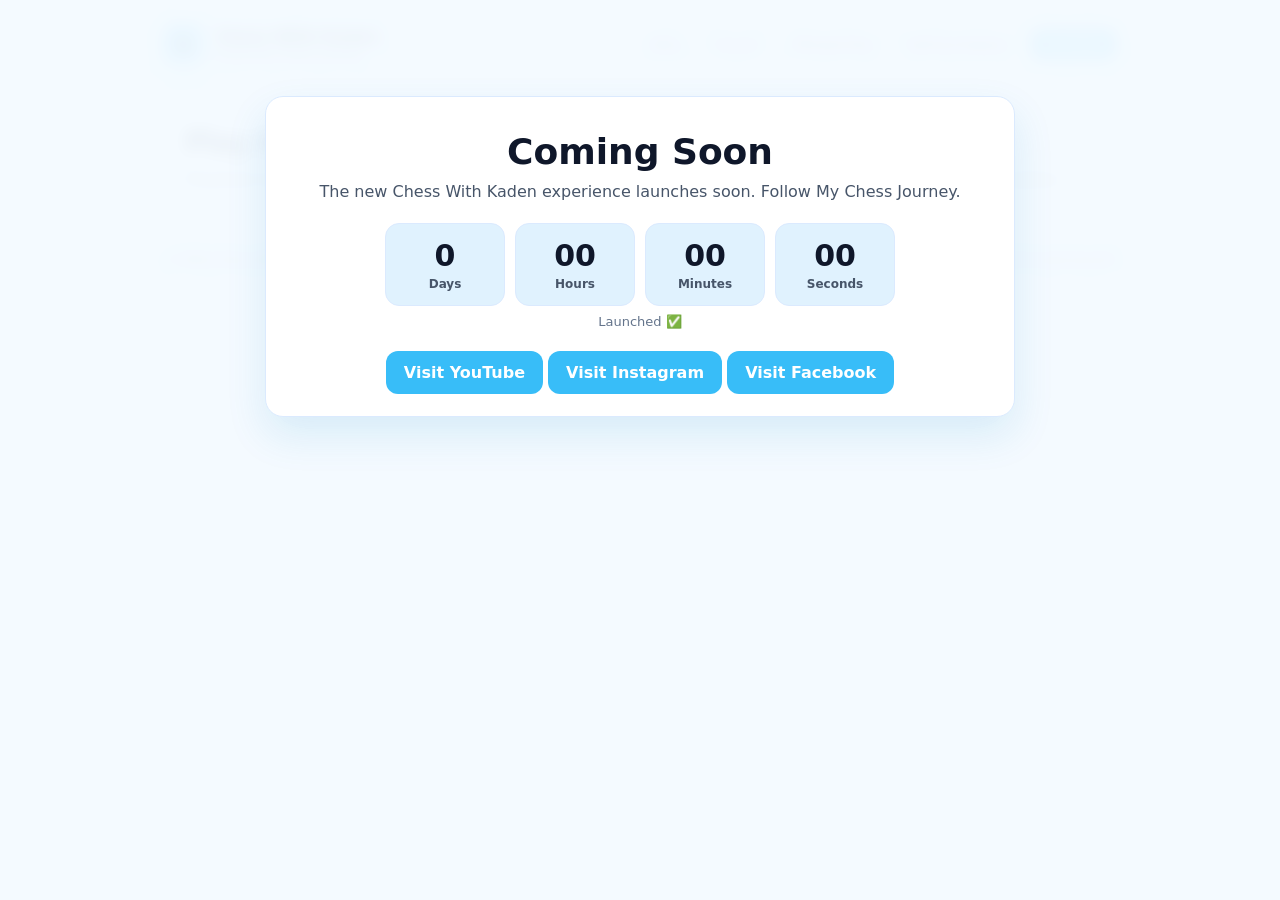
==== index.html @ edb36e17 "Rename index-dev.html to index.html" ====
<!DOCTYPE html>
<html lang="en">
<head>
  <meta charset="UTF-8" />
  <meta name="viewport" content="width=device-width, initial-scale=1.0"/>
  <title>Chess With Kaden</title>
  <meta name="description" content="Chess With Kaden — practical chess improvement." />

  <style>
    :root{
      --bg:#f4faff;
      --panel:#ffffff;
      --accent:#38bdf8;
      --accent-soft:#e0f2fe;
      --text:#0f172a;
      --muted:#475569;
      --line:#dbeafe;
      --radius:14px;
      --max: 1000px;
    }

    *{box-sizing:border-box}
    body{
      margin:0;
      font-family:system-ui,-apple-system,Segoe UI,Roboto,Arial;
      background:var(--bg);
      color:var(--text);
    }

    body::before{
      content:"";
      position:fixed;
      inset:0;
      pointer-events:none;
      opacity:.35;
      z-index:-1;
      background:
        linear-gradient(45deg, rgba(56,189,248,.08) 25%, transparent 25%) 0 0/44px 44px,
        linear-gradient(45deg, transparent 75%, rgba(56,189,248,.08) 75%) 0 0/44px 44px,
        linear-gradient(45deg, rgba(56,189,248,.08) 25%, transparent 25%) 22px 22px/44px 44px,
        linear-gradient(45deg, transparent 75%, rgba(56,189,248,.08) 75%) 22px 22px/44px 44px;
    }

    a{color:inherit;text-decoration:none}
    .wrap{max-width:var(--max);margin:0 auto;padding:24px}

    header{
      display:flex;
      justify-content:space-between;
      align-items:center;
      gap:12px;
      flex-wrap:wrap;
      padding-bottom:16px;
      border-bottom:1px solid var(--line);
    }

    .brand{
      display:flex;
      align-items:center;
      gap:12px;
    }

    .mark{
      width:40px;height:40px;
      border-radius:12px;
      background:linear-gradient(135deg,#38bdf8,#7dd3fc);
      display:grid;
      place-items:center;
      box-shadow:0 10px 22px rgba(56,189,248,.18);
      font-size:20px;
    }

    .brand h1{margin:0;font-size:16px}
    .brand p{margin:2px 0 0;font-size:12px;color:var(--muted)}

    nav{
      display:flex;
      gap:10px;
      flex-wrap:wrap;
      align-items:center;
    }

    .link{
      padding:8px 12px;
      border-radius:10px;
      font-size:13px;
      color:var(--muted);
    }

    .link:hover{
      background:var(--accent-soft);
      color:var(--text);
    }

    .link.primary{
      background:var(--accent);
      color:#fff;
      font-weight:600;
    }

    .hero{
      margin-top:24px;
      padding:20px;
      border-radius:var(--radius);
      background:var(--panel);
      border:1px solid var(--line);
    }

    .hero h2{
      margin:0 0 8px;
      font-size:28px;
      letter-spacing:-.4px;
    }

    .hero p{
      margin:0;
      color:var(--muted);
      line-height:1.6;
    }

    footer{
      margin-top:24px;
      padding-top:14px;
      border-top:1px solid var(--line);
      color:var(--muted);
      font-size:12px;
      display:flex;
      justify-content:space-between;
      flex-wrap:wrap;
    }

    /* ===== COMING SOON OVERLAY ===== */

    #comingSoonOverlay{
      position:fixed;
      inset:0;
      z-index:9999;
      display:none;
      padding:24px;
      background:rgba(244,250,255,.95);
      backdrop-filter:blur(8px);
    }

    .cs-card{
      max-width:750px;
      margin:8vh auto 0;
      background:#fff;
      border:1px solid #dbeafe;
      border-radius:18px;
      padding:22px;
      box-shadow:0 18px 40px rgba(2,132,199,.12);
      text-align:center;
    }

    .cs-card h1{
      margin:12px 0 6px;
      font-size:36px;
    }

    .cs-card p{
      margin:0;
      color:#475569;
      line-height:1.7;
    }

    /* Countdown */

    .countdown{
      display:flex;
      gap:10px;
      justify-content:center;
      flex-wrap:wrap;
      margin:18px 0 8px;
    }

    .cd-box{
      width:120px;
      padding:14px 10px;
      border-radius:14px;
      border:1px solid #dbeafe;
      background:#e0f2fe;
    }

    .cd-num{
      font-size:30px;
      font-weight:900;
      color:#0f172a;
    }

    .cd-label{
      margin-top:4px;
      font-size:12px;
      color:#475569;
      font-weight:700;
    }

    .launch-note{
      font-size:13px;
      color:#64748b;
      margin-bottom:12px;
    }

    .cs-btn{
      display:inline-block;
      margin-top:10px;
      padding:12px 18px;
      border-radius:12px;
      background:#38bdf8;
      color:#fff;
      font-weight:800;
    }

    .cs-btn:hover{opacity:.92}
  </style>
</head>

<body>
  <div class="wrap">

    <header>
      <a class="brand" href="index.html">
        <div class="mark">♞</div>
        <div>
          <h1>Chess With Kaden</h1>
          <p>Follow My Chess Journey</p>
        </div>
      </a>

      <nav>
        <a class="link" href="blog.html">Blog</a>
        <a class="link" href="course.html">Course</a>
        <a class="link" href="membership.html">Membership</a>
        <a class="link" href="rating-progress.html">Rating Progress</a>
        <a class="link primary" href="https://www.youtube.com/channel/UCrovZcgCHxl1PshHHDUH79w" target="_blank">YouTube</a>
      </nav>
    </header>

    <section class="hero">
      <h2>Play better chess with simple, winning ideas.</h2>
      <p>
        Practical improvement focused on real-game decision making,
        stronger endgames, and confident calculation.
      </p>
    </section>

    <footer>
      <span>© <span id="year"></span> Chess With Kaden</span>
      <span>Built for practical improvement</span>
    </footer>

  </div>

  <!-- Coming Soon Overlay -->
  <div id="comingSoonOverlay">
    <div class="cs-card">
      <h1>Coming Soon</h1>
      <p>
        The new Chess With Kaden experience launches soon.
        Follow My Chess Journey.
      </p>

      <div class="countdown">
        <div class="cd-box">
          <div class="cd-num" id="cdDays">0</div>
          <div class="cd-label">Days</div>
        </div>
        <div class="cd-box">
          <div class="cd-num" id="cdHours">00</div>
          <div class="cd-label">Hours</div>
        </div>
        <div class="cd-box">
          <div class="cd-num" id="cdMins">00</div>
          <div class="cd-label">Minutes</div>
        </div>
        <div class="cd-box">
          <div class="cd-num" id="cdSecs">00</div>
          <div class="cd-label">Seconds</div>
        </div>
      </div>

      <div class="launch-note" id="launchNote">
        Launch date: 23 February 2026 • 18:00 (SAST)
      </div>

      <a class="cs-btn" href="https://www.youtube.com/channel/UCrovZcgCHxl1PshHHDUH79w" target="_blank">
        Visit YouTube
      </a>

      <a class="cs-btn" href="https://www.instagram.com/chess_with_kaden/" target="_blank">
        Visit Instagram
      </a>

      <a class="cs-btn" href="https://www.facebook.com/kaden.muller.3/"  target="_blank">
        Visit Facebook
      </a>
    </div>
  </div>

  <script>
    document.getElementById("year").textContent = new Date().getFullYear();

    const COMING_SOON = true;
    const preview = new URLSearchParams(location.search).get("preview") === "1";
    const overlay = document.getElementById("comingSoonOverlay");

    if (COMING_SOON && !preview) overlay.style.display = "block";

    // ===== COUNTDOWN TO 23 FEB 2026 18:00 SAST =====
    const releaseDate = new Date("2026-02-23T18:00:00+02:00").getTime();

    const dEl = document.getElementById("cdDays");
    const hEl = document.getElementById("cdHours");
    const mEl = document.getElementById("cdMins");
    const sEl = document.getElementById("cdSecs");
    const noteEl = document.getElementById("launchNote");

    function pad(n){ return String(n).padStart(2,"0"); }

    function updateCountdown(){
      const now = Date.now();
      let diff = releaseDate - now;

      if (diff <= 0){
        dEl.textContent = "0";
        hEl.textContent = "00";
        mEl.textContent = "00";
        sEl.textContent = "00";
        noteEl.textContent = "Launched ✅";
        return;
      }

      const totalSeconds = Math.floor(diff / 1000);
      const days = Math.floor(totalSeconds / (24 * 3600));
      const hours = Math.floor((totalSeconds % (24 * 3600)) / 3600);
      const minutes = Math.floor((totalSeconds % 3600) / 60);
      const seconds = totalSeconds % 60;

      dEl.textContent = days;
      hEl.textContent = pad(hours);
      mEl.textContent = pad(minutes);
      sEl.textContent = pad(seconds);
    }

    if (COMING_SOON && !preview){
      updateCountdown();
      setInterval(updateCountdown, 1000);
    }
  </script>

</body>
</html>
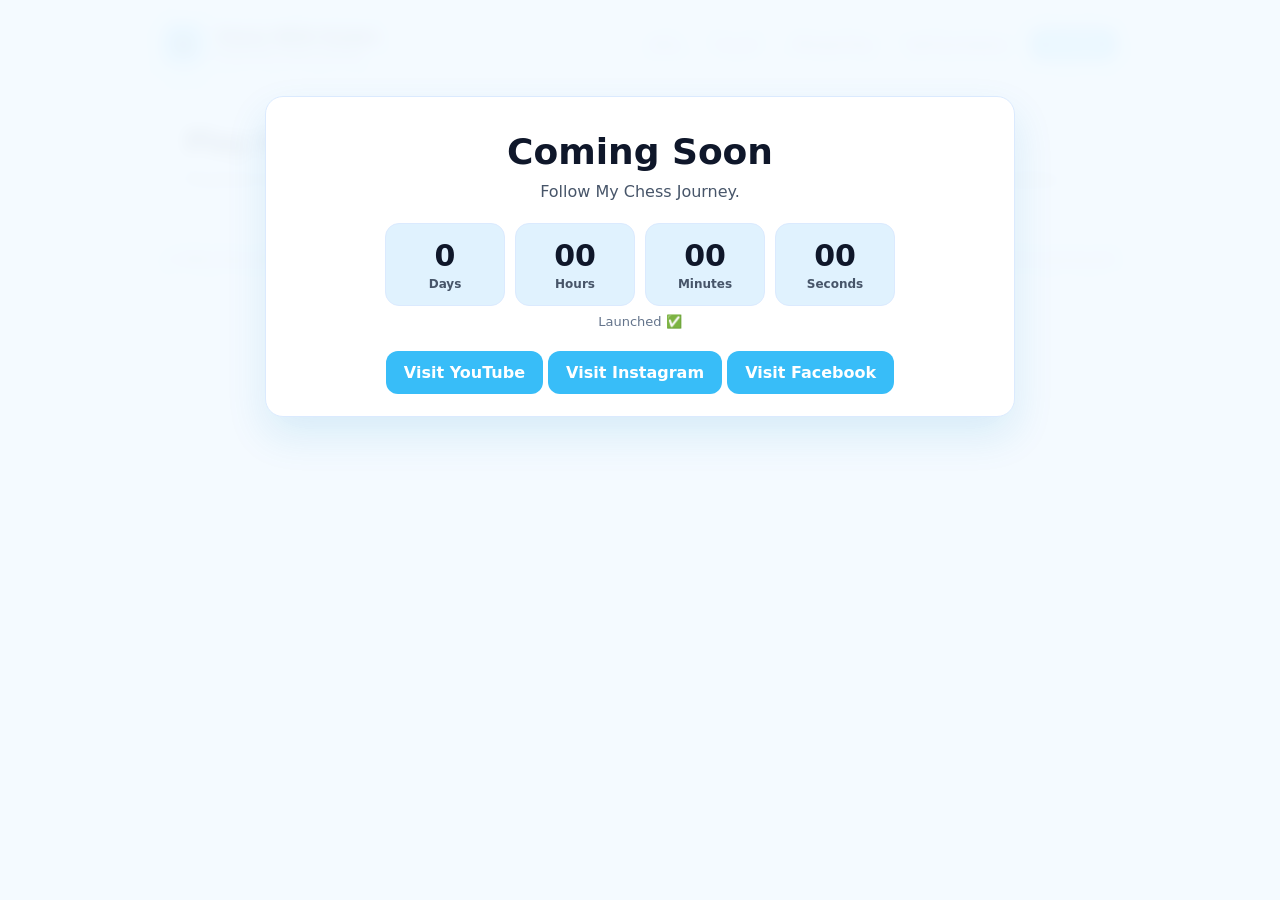
==== commit 2d2bec07: "Update launch date and countdown in index.html" ====
--- a/index.html
+++ b/index.html
@@ -255,7 +255,6 @@
     <div class="cs-card">
       <h1>Coming Soon</h1>
       <p>
-        The new Chess With Kaden experience launches soon.
         Follow My Chess Journey.
       </p>
 
@@ -279,7 +278,7 @@
       </div>
 
       <div class="launch-note" id="launchNote">
-        Launch date: 23 February 2026 • 18:00 (SAST)
+        Launch date: 1 March 2026 • 12:00 (SAST)
       </div>
 
       <a class="cs-btn" href="https://www.youtube.com/channel/UCrovZcgCHxl1PshHHDUH79w" target="_blank">
@@ -306,7 +305,7 @@
     if (COMING_SOON && !preview) overlay.style.display = "block";
 
     // ===== COUNTDOWN TO 23 FEB 2026 18:00 SAST =====
-    const releaseDate = new Date("2026-02-23T18:00:00+02:00").getTime();
+    const releaseDate = new Date("2026-03-01T12:00:00+02:00").getTime();
 
     const dEl = document.getElementById("cdDays");
     const hEl = document.getElementById("cdHours");
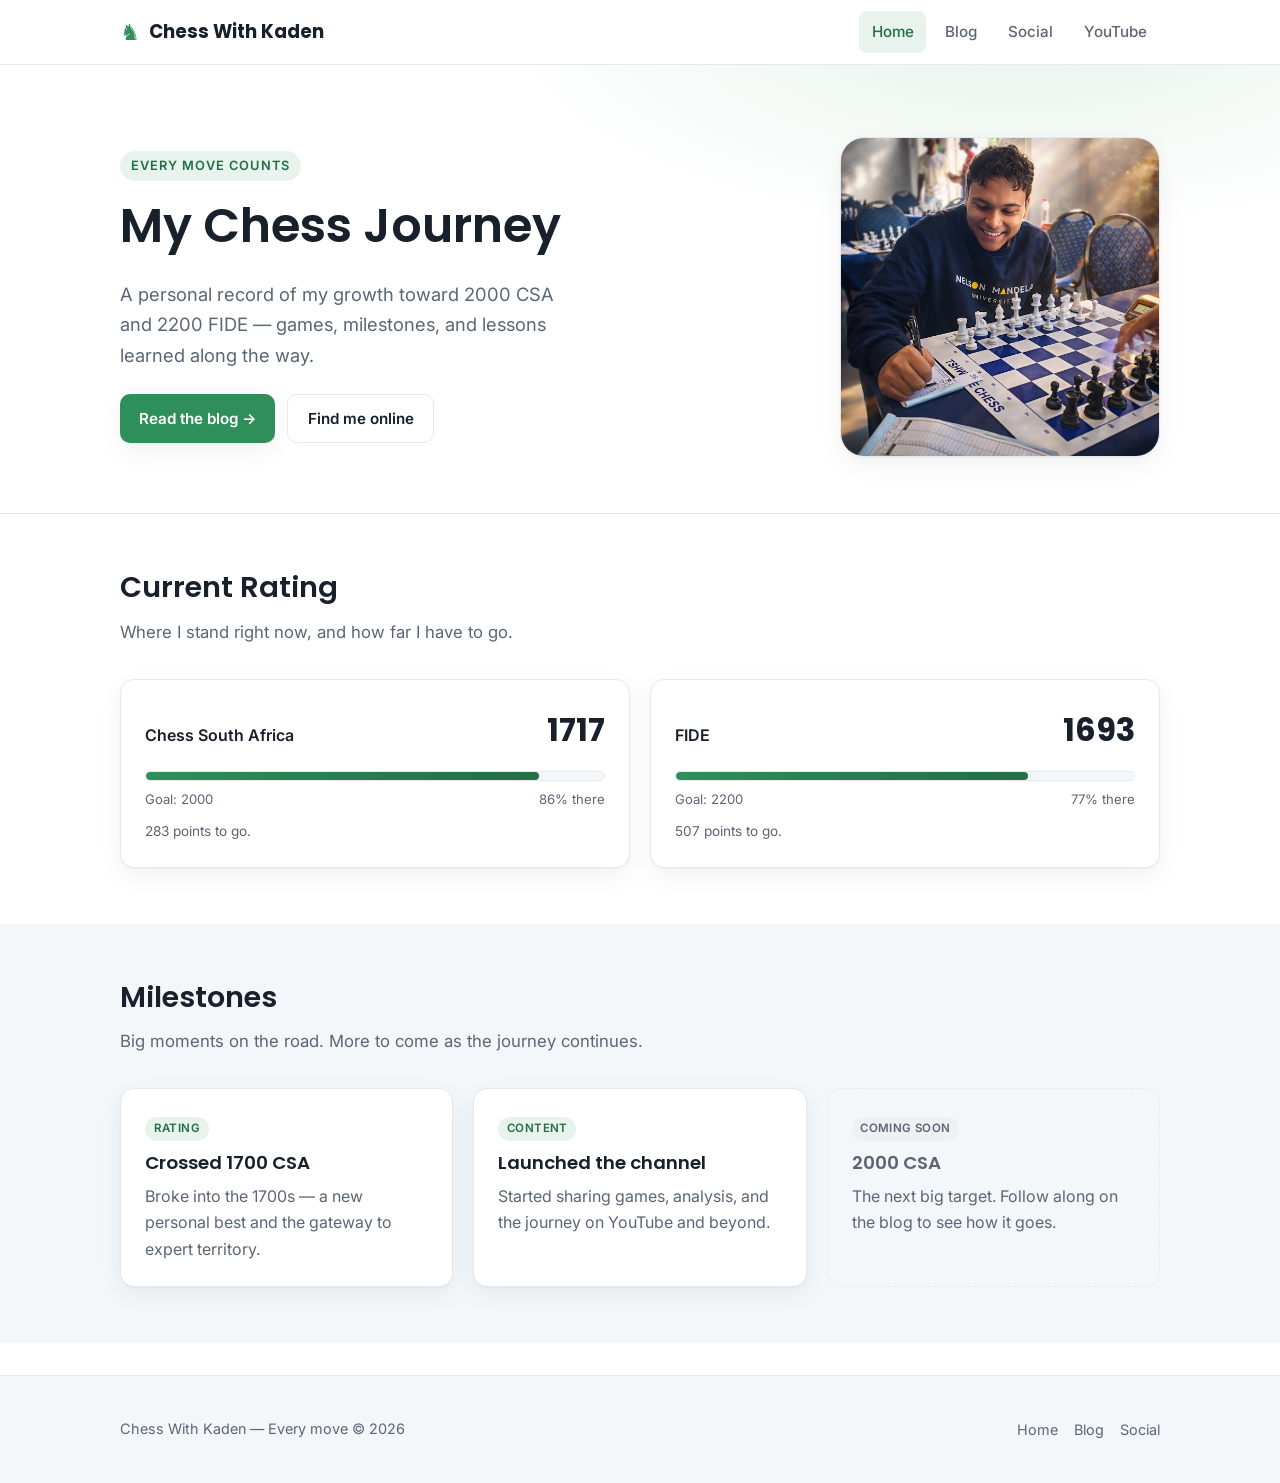
==== commit 3c2cfd18: "Initial commit" ====
--- a/index.html
+++ b/index.html
@@ -2,349 +2,132 @@
 <html lang="en">
 <head>
   <meta charset="UTF-8" />
-  <meta name="viewport" content="width=device-width, initial-scale=1.0"/>
-  <title>Chess With Kaden</title>
-  <meta name="description" content="Chess With Kaden — practical chess improvement." />
+  <meta name="viewport" content="width=device-width, initial-scale=1.0" />
+  <title>Chess With Kaden — My Chess Journey</title>
+  <meta name="description" content="Follow Kaden's chess journey — rating progress, milestones, content and more. Chasing 2000 CSA and 2200 FIDE." />
 
-  <style>
-    :root{
-      --bg:#f4faff;
-      --panel:#ffffff;
-      --accent:#38bdf8;
-      --accent-soft:#e0f2fe;
-      --text:#0f172a;
-      --muted:#475569;
-      --line:#dbeafe;
-      --radius:14px;
-      --max: 1000px;
-    }
+  <link rel="apple-touch-icon" sizes="180x180" href="favicon_io/apple-touch-icon.png" />
+  <link rel="icon" type="image/png" sizes="32x32" href="favicon_io/favicon-32x32.png" />
+  <link rel="icon" type="image/png" sizes="16x16" href="favicon_io/favicon-16x16.png" />
+  <link rel="manifest" href="favicon_io/site.webmanifest" />
 
-    *{box-sizing:border-box}
-    body{
-      margin:0;
-      font-family:system-ui,-apple-system,Segoe UI,Roboto,Arial;
-      background:var(--bg);
-      color:var(--text);
-    }
+  <link rel="preconnect" href="https://fonts.googleapis.com" />
+  <link rel="preconnect" href="https://fonts.gstatic.com" crossorigin />
+  <link href="https://fonts.googleapis.com/css2?family=Inter:wght@400;500;600&family=Poppins:wght@500;600;700&display=swap" rel="stylesheet" />
+  <link rel="stylesheet" href="style.css" />
+</head>
+<body>
 
-    body::before{
-      content:"";
-      position:fixed;
-      inset:0;
-      pointer-events:none;
-      opacity:.35;
-      z-index:-1;
-      background:
-        linear-gradient(45deg, rgba(56,189,248,.08) 25%, transparent 25%) 0 0/44px 44px,
-        linear-gradient(45deg, transparent 75%, rgba(56,189,248,.08) 75%) 0 0/44px 44px,
-        linear-gradient(45deg, rgba(56,189,248,.08) 25%, transparent 25%) 22px 22px/44px 44px,
-        linear-gradient(45deg, transparent 75%, rgba(56,189,248,.08) 75%) 22px 22px/44px 44px;
-    }
+  <header class="site-nav">
+    <div class="container nav-inner">
+      <a href="index.html" class="brand"><span class="piece">&#9822;</span> Chess With Kaden</a>
+      <button class="nav-toggle" aria-label="Toggle menu" aria-expanded="false">&#9776;</button>
+      <ul class="nav-links">
+        <li><a href="index.html" class="active">Home</a></li>
+        <li><a href="blog.html">Blog</a></li>
+        <li><a href="social.html">Social</a></li>
+        <li><a href="https://youtube.com/@ChessWithKaden" target="_blank" rel="noopener">YouTube</a></li>
+      </ul>
+    </div>
+  </header>
 
-    a{color:inherit;text-decoration:none}
-    .wrap{max-width:var(--max);margin:0 auto;padding:24px}
-
-    header{
-      display:flex;
-      justify-content:space-between;
-      align-items:center;
-      gap:12px;
-      flex-wrap:wrap;
-      padding-bottom:16px;
-      border-bottom:1px solid var(--line);
-    }
-
-    .brand{
-      display:flex;
-      align-items:center;
-      gap:12px;
-    }
-
-    .mark{
-      width:40px;height:40px;
-      border-radius:12px;
-      background:linear-gradient(135deg,#38bdf8,#7dd3fc);
-      display:grid;
-      place-items:center;
-      box-shadow:0 10px 22px rgba(56,189,248,.18);
-      font-size:20px;
-    }
-
-    .brand h1{margin:0;font-size:16px}
-    .brand p{margin:2px 0 0;font-size:12px;color:var(--muted)}
-
-    nav{
-      display:flex;
-      gap:10px;
-      flex-wrap:wrap;
-      align-items:center;
-    }
-
-    .link{
-      padding:8px 12px;
-      border-radius:10px;
-      font-size:13px;
-      color:var(--muted);
-    }
-
-    .link:hover{
-      background:var(--accent-soft);
-      color:var(--text);
-    }
-
-    .link.primary{
-      background:var(--accent);
-      color:#fff;
-      font-weight:600;
-    }
-
-    .hero{
-      margin-top:24px;
-      padding:20px;
-      border-radius:var(--radius);
-      background:var(--panel);
-      border:1px solid var(--line);
-    }
-
-    .hero h2{
-      margin:0 0 8px;
-      font-size:28px;
-      letter-spacing:-.4px;
-    }
-
-    .hero p{
-      margin:0;
-      color:var(--muted);
-      line-height:1.6;
-    }
-
-    footer{
-      margin-top:24px;
-      padding-top:14px;
-      border-top:1px solid var(--line);
-      color:var(--muted);
-      font-size:12px;
-      display:flex;
-      justify-content:space-between;
-      flex-wrap:wrap;
-    }
-
-    /* ===== COMING SOON OVERLAY ===== */
-
-    #comingSoonOverlay{
-      position:fixed;
-      inset:0;
-      z-index:9999;
-      display:none;
-      padding:24px;
-      background:rgba(244,250,255,.95);
-      backdrop-filter:blur(8px);
-    }
-
-    .cs-card{
-      max-width:750px;
-      margin:8vh auto 0;
-      background:#fff;
-      border:1px solid #dbeafe;
-      border-radius:18px;
-      padding:22px;
-      box-shadow:0 18px 40px rgba(2,132,199,.12);
-      text-align:center;
-    }
-
-    .cs-card h1{
-      margin:12px 0 6px;
-      font-size:36px;
-    }
-
-    .cs-card p{
-      margin:0;
-      color:#475569;
-      line-height:1.7;
-    }
-
-    /* Countdown */
-
-    .countdown{
-      display:flex;
-      gap:10px;
-      justify-content:center;
-      flex-wrap:wrap;
-      margin:18px 0 8px;
-    }
-
-    .cd-box{
-      width:120px;
-      padding:14px 10px;
-      border-radius:14px;
-      border:1px solid #dbeafe;
-      background:#e0f2fe;
-    }
-
-    .cd-num{
-      font-size:30px;
-      font-weight:900;
-      color:#0f172a;
-    }
-
-    .cd-label{
-      margin-top:4px;
-      font-size:12px;
-      color:#475569;
-      font-weight:700;
-    }
-
-    .launch-note{
-      font-size:13px;
-      color:#64748b;
-      margin-bottom:12px;
-    }
-
-    .cs-btn{
-      display:inline-block;
-      margin-top:10px;
-      padding:12px 18px;
-      border-radius:12px;
-      background:#38bdf8;
-      color:#fff;
-      font-weight:800;
-    }
-
-    .cs-btn:hover{opacity:.92}
-  </style>
-</head>
-
-<body>
-  <div class="wrap">
-
-    <header>
-      <a class="brand" href="index.html">
-        <div class="mark">♞</div>
-        <div>
-          <h1>Chess With Kaden</h1>
-          <p>Follow My Chess Journey</p>
-        </div>
-      </a>
-
-      <nav>
-        <a class="link" href="blog.html">Blog</a>
-        <a class="link" href="course.html">Course</a>
-        <a class="link" href="membership.html">Membership</a>
-        <a class="link" href="rating-progress.html">Rating Progress</a>
-        <a class="link primary" href="https://www.youtube.com/channel/UCrovZcgCHxl1PshHHDUH79w" target="_blank">YouTube</a>
-      </nav>
-    </header>
-
-    <section class="hero">
-      <h2>Play better chess with simple, winning ideas.</h2>
-      <p>
-        Practical improvement focused on real-game decision making,
-        stronger endgames, and confident calculation.
-      </p>
-    </section>
-
-    <footer>
-      <span>© <span id="year"></span> Chess With Kaden</span>
-      <span>Built for practical improvement</span>
-    </footer>
-
-  </div>
-
-  <!-- Coming Soon Overlay -->
-  <div id="comingSoonOverlay">
-    <div class="cs-card">
-      <h1>Coming Soon</h1>
-      <p>
-        Follow My Chess Journey.
-      </p>
-
-      <div class="countdown">
-        <div class="cd-box">
-          <div class="cd-num" id="cdDays">0</div>
-          <div class="cd-label">Days</div>
-        </div>
-        <div class="cd-box">
-          <div class="cd-num" id="cdHours">00</div>
-          <div class="cd-label">Hours</div>
-        </div>
-        <div class="cd-box">
-          <div class="cd-num" id="cdMins">00</div>
-          <div class="cd-label">Minutes</div>
-        </div>
-        <div class="cd-box">
-          <div class="cd-num" id="cdSecs">00</div>
-          <div class="cd-label">Seconds</div>
+  <section class="hero">
+    <div class="container hero-grid">
+      <div>
+        <span class="eyebrow">Every move counts</span>
+        <h1>My Chess Journey</h1>
+        <p class="lead">A personal record of my growth toward 2000 CSA and 2200 FIDE — games, milestones, and lessons learned along the way.</p>
+        <div class="btn-row">
+          <a href="blog.html" class="btn btn-primary">Read the blog &rarr;</a>
+          <a href="social.html" class="btn btn-ghost">Find me online</a>
         </div>
       </div>
+      <img class="hero-avatar" src="Images/chess with kaden yt profle image.jpg" alt="Chess With Kaden" />
+    </div>
+  </section>
 
-      <div class="launch-note" id="launchNote">
-        Launch date: 1 March 2026 • 12:00 (SAST)
+  <section class="section">
+    <div class="container">
+      <div class="section-head">
+        <h2>Current Rating</h2>
+        <p>Where I stand right now, and how far I have to go.</p>
       </div>
 
-      <a class="cs-btn" href="https://www.youtube.com/channel/UCrovZcgCHxl1PshHHDUH79w" target="_blank">
-        Visit YouTube
-      </a>
+      <div class="grid grid-2">
+        <div class="card rating-card">
+          <div class="rating-top">
+            <span class="label">Chess South Africa</span>
+            <span class="score">1717</span>
+          </div>
+          <div class="progress"><span style="width: 85.85%"></span></div>
+          <div class="progress-meta">
+            <span>Goal: 2000</span>
+            <span>86% there</span>
+          </div>
+          <p class="sub" style="margin:.6rem 0 0">283 points to go.</p>
+        </div>
 
-      <a class="cs-btn" href="https://www.instagram.com/chess_with_kaden/" target="_blank">
-        Visit Instagram
-      </a>
+        <div class="card rating-card">
+          <div class="rating-top">
+            <span class="label">FIDE</span>
+            <span class="score">1693</span>
+          </div>
+          <div class="progress"><span style="width: 76.95%"></span></div>
+          <div class="progress-meta">
+            <span>Goal: 2200</span>
+            <span>77% there</span>
+          </div>
+          <p class="sub" style="margin:.6rem 0 0">507 points to go.</p>
+        </div>
+      </div>
+    </div>
+  </section>
 
-      <a class="cs-btn" href="https://www.facebook.com/kaden.muller.3/"  target="_blank">
-        Visit Facebook
-      </a>
+  <section class="section soft">
+    <div class="container">
+      <div class="section-head">
+        <h2>Milestones</h2>
+        <p>Big moments on the road. More to come as the journey continues.</p>
+      </div>
+
+      <div class="grid grid-3">
+        <div class="card">
+          <span class="tag">Rating</span>
+          <h3 style="margin-top:.7rem">Crossed 1700 CSA</h3>
+          <p style="margin-bottom:0">Broke into the 1700s — a new personal best and the gateway to expert territory.</p>
+        </div>
+        <div class="card">
+          <span class="tag">Content</span>
+          <h3 style="margin-top:.7rem">Launched the channel</h3>
+          <p style="margin-bottom:0">Started sharing games, analysis, and the journey on YouTube and beyond.</p>
+        </div>
+        <div class="card" style="border-style:dashed; box-shadow:none; background:transparent;">
+          <span class="tag" style="background:#eef0f2; color:var(--text-muted)">Coming soon</span>
+          <h3 style="margin-top:.7rem; color:var(--text-muted)">2000 CSA</h3>
+          <p style="margin-bottom:0">The next big target. Follow along on the blog to see how it goes.</p>
+        </div>
+      </div>
     </div>
-  </div>
+  </section>
+
+  <footer class="site-footer">
+    <div class="container footer-inner">
+      <p>Chess With Kaden — Every move &copy; 2026</p>
+      <ul class="footer-links">
+        <li><a href="index.html">Home</a></li>
+        <li><a href="blog.html">Blog</a></li>
+        <li><a href="social.html">Social</a></li>
+      </ul>
+    </div>
+  </footer>
 
   <script>
-    document.getElementById("year").textContent = new Date().getFullYear();
-
-    const COMING_SOON = true;
-    const preview = new URLSearchParams(location.search).get("preview") === "1";
-    const overlay = document.getElementById("comingSoonOverlay");
-
-    if (COMING_SOON && !preview) overlay.style.display = "block";
-
-    // ===== COUNTDOWN TO 23 FEB 2026 18:00 SAST =====
-    const releaseDate = new Date("2026-03-01T12:00:00+02:00").getTime();
-
-    const dEl = document.getElementById("cdDays");
-    const hEl = document.getElementById("cdHours");
-    const mEl = document.getElementById("cdMins");
-    const sEl = document.getElementById("cdSecs");
-    const noteEl = document.getElementById("launchNote");
-
-    function pad(n){ return String(n).padStart(2,"0"); }
-
-    function updateCountdown(){
-      const now = Date.now();
-      let diff = releaseDate - now;
-
-      if (diff <= 0){
-        dEl.textContent = "0";
-        hEl.textContent = "00";
-        mEl.textContent = "00";
-        sEl.textContent = "00";
-        noteEl.textContent = "Launched ✅";
-        return;
-      }
-
-      const totalSeconds = Math.floor(diff / 1000);
-      const days = Math.floor(totalSeconds / (24 * 3600));
-      const hours = Math.floor((totalSeconds % (24 * 3600)) / 3600);
-      const minutes = Math.floor((totalSeconds % 3600) / 60);
-      const seconds = totalSeconds % 60;
-
-      dEl.textContent = days;
-      hEl.textContent = pad(hours);
-      mEl.textContent = pad(minutes);
-      sEl.textContent = pad(seconds);
-    }
-
-    if (COMING_SOON && !preview){
-      updateCountdown();
-      setInterval(updateCountdown, 1000);
-    }
+    const toggle = document.querySelector('.nav-toggle');
+    const links = document.querySelector('.nav-links');
+    toggle?.addEventListener('click', () => {
+      const open = links.classList.toggle('open');
+      toggle.setAttribute('aria-expanded', open);
+    });
   </script>
-
 </body>
 </html>
--- a/style.css
+++ b/style.css
@@ -0,0 +1,302 @@
+/* =========================================================
+   Chess With Kaden — shared stylesheet
+   Clean & light theme
+   ========================================================= */
+
+:root {
+  --bg:            #ffffff;
+  --bg-soft:       #f4f7f9;
+  --bg-card:       #ffffff;
+  --text:          #18202b;
+  --text-muted:    #5b6675;
+  --border:        #e4e9ee;
+  --accent:        #2f8f5b;   /* chess green */
+  --accent-dark:   #246d46;
+  --accent-soft:   #e7f3ec;
+  --gold:          #d9a441;
+  --shadow:        0 1px 2px rgba(16, 24, 40, .04), 0 8px 24px rgba(16, 24, 40, .06);
+  --radius:        14px;
+  --max:           1080px;
+  --font-head:     "Poppins", system-ui, -apple-system, "Segoe UI", sans-serif;
+  --font-body:     "Inter", system-ui, -apple-system, "Segoe UI", Roboto, sans-serif;
+}
+
+* { box-sizing: border-box; }
+
+html { scroll-behavior: smooth; }
+
+body {
+  margin: 0;
+  font-family: var(--font-body);
+  color: var(--text);
+  background: var(--bg);
+  line-height: 1.65;
+  -webkit-font-smoothing: antialiased;
+}
+
+h1, h2, h3 {
+  font-family: var(--font-head);
+  line-height: 1.2;
+  color: var(--text);
+  margin: 0 0 .5em;
+  font-weight: 600;
+}
+
+p { margin: 0 0 1rem; color: var(--text-muted); }
+
+a { color: var(--accent-dark); text-decoration: none; }
+a:hover { text-decoration: underline; }
+
+img { max-width: 100%; display: block; }
+
+.container {
+  width: 100%;
+  max-width: var(--max);
+  margin: 0 auto;
+  padding: 0 1.25rem;
+}
+
+/* ---------- Navbar ---------- */
+.site-nav {
+  position: sticky;
+  top: 0;
+  z-index: 50;
+  background: rgba(255, 255, 255, .85);
+  backdrop-filter: saturate(180%) blur(10px);
+  border-bottom: 1px solid var(--border);
+}
+.nav-inner {
+  display: flex;
+  align-items: center;
+  justify-content: space-between;
+  gap: 1rem;
+  height: 64px;
+}
+.brand {
+  display: inline-flex;
+  align-items: center;
+  gap: .55rem;
+  font-family: var(--font-head);
+  font-weight: 700;
+  font-size: 1.15rem;
+  color: var(--text);
+}
+.brand:hover { text-decoration: none; }
+.brand .piece { color: var(--accent); font-size: 1.4rem; line-height: 1; }
+
+.nav-links {
+  list-style: none;
+  display: flex;
+  align-items: center;
+  gap: .35rem;
+  margin: 0;
+  padding: 0;
+}
+.nav-links a {
+  display: inline-block;
+  padding: .5rem .8rem;
+  border-radius: 8px;
+  color: var(--text-muted);
+  font-weight: 500;
+  font-size: .95rem;
+  transition: background .15s, color .15s;
+}
+.nav-links a:hover { background: var(--bg-soft); color: var(--text); text-decoration: none; }
+.nav-links a.active { color: var(--accent-dark); background: var(--accent-soft); }
+
+.nav-toggle {
+  display: none;
+  background: none;
+  border: 1px solid var(--border);
+  border-radius: 8px;
+  padding: .4rem .55rem;
+  cursor: pointer;
+  font-size: 1.1rem;
+  line-height: 1;
+  color: var(--text);
+}
+
+/* ---------- Hero ---------- */
+.hero {
+  background:
+    radial-gradient(900px 360px at 80% -10%, var(--accent-soft), transparent 60%),
+    var(--bg);
+  border-bottom: 1px solid var(--border);
+  padding: 4.5rem 0 3.5rem;
+}
+.hero-grid {
+  display: grid;
+  grid-template-columns: 1.3fr .9fr;
+  gap: 2.5rem;
+  align-items: center;
+}
+.eyebrow {
+  display: inline-block;
+  font-size: .8rem;
+  letter-spacing: .08em;
+  text-transform: uppercase;
+  font-weight: 600;
+  color: var(--accent-dark);
+  background: var(--accent-soft);
+  padding: .3rem .7rem;
+  border-radius: 999px;
+  margin-bottom: 1rem;
+}
+.hero h1 { font-size: clamp(2rem, 4vw, 3rem); }
+.hero p.lead { font-size: 1.15rem; max-width: 38ch; }
+
+.hero-avatar {
+  width: 100%;
+  max-width: 320px;
+  aspect-ratio: 1;
+  margin-left: auto;
+  border-radius: 24px;
+  object-fit: cover;
+  box-shadow: var(--shadow);
+  border: 1px solid var(--border);
+}
+
+.btn-row { display: flex; flex-wrap: wrap; gap: .75rem; margin-top: 1.5rem; }
+.btn {
+  display: inline-flex;
+  align-items: center;
+  gap: .5rem;
+  padding: .7rem 1.2rem;
+  border-radius: 10px;
+  font-weight: 600;
+  font-size: .95rem;
+  cursor: pointer;
+  transition: transform .12s, box-shadow .15s, background .15s;
+}
+.btn:hover { text-decoration: none; transform: translateY(-1px); }
+.btn-primary { background: var(--accent); color: #fff; box-shadow: var(--shadow); }
+.btn-primary:hover { background: var(--accent-dark); color: #fff; }
+.btn-ghost { background: #fff; color: var(--text); border: 1px solid var(--border); }
+.btn-ghost:hover { background: var(--bg-soft); }
+
+/* ---------- Sections ---------- */
+.section { padding: 3.5rem 0; }
+.section.soft { background: var(--bg-soft); }
+.section-head { max-width: 60ch; margin-bottom: 2rem; }
+.section-head h2 { font-size: 1.8rem; }
+.section-head p { font-size: 1.05rem; margin-bottom: 0; }
+
+/* ---------- Cards / grids ---------- */
+.grid { display: grid; gap: 1.25rem; }
+.grid-2 { grid-template-columns: repeat(2, 1fr); }
+.grid-3 { grid-template-columns: repeat(3, 1fr); }
+
+.card {
+  background: var(--bg-card);
+  border: 1px solid var(--border);
+  border-radius: var(--radius);
+  padding: 1.5rem;
+  box-shadow: var(--shadow);
+  transition: transform .15s, box-shadow .15s;
+}
+.card h3 { font-size: 1.15rem; }
+a.card { color: inherit; display: block; }
+a.card:hover { text-decoration: none; transform: translateY(-3px); box-shadow: 0 12px 32px rgba(16,24,40,.10); }
+
+/* ---------- Rating widgets ---------- */
+.rating-card .rating-top {
+  display: flex; align-items: baseline; justify-content: space-between; gap: 1rem;
+}
+.rating-card .score { font-family: var(--font-head); font-weight: 700; font-size: 2rem; color: var(--text); }
+.rating-card .label { font-weight: 600; color: var(--text); }
+.rating-card .sub { font-size: .85rem; color: var(--text-muted); }
+
+.progress {
+  height: 10px;
+  background: var(--bg-soft);
+  border: 1px solid var(--border);
+  border-radius: 999px;
+  overflow: hidden;
+  margin: .9rem 0 .5rem;
+}
+.progress > span {
+  display: block;
+  height: 100%;
+  border-radius: 999px;
+  background: linear-gradient(90deg, var(--accent), var(--accent-dark));
+}
+.progress-meta { display: flex; justify-content: space-between; font-size: .82rem; color: var(--text-muted); }
+
+/* ---------- Social cards ---------- */
+.social-card .head { display: flex; align-items: center; gap: .6rem; margin-bottom: .4rem; }
+.social-card .ico { font-size: 1.4rem; }
+.social-card .handle { font-size: .9rem; word-break: break-word; }
+
+/* ---------- Blog ---------- */
+.post-meta { font-size: .85rem; color: var(--text-muted); display: flex; gap: .5rem; flex-wrap: wrap; align-items: center; }
+.tag {
+  display: inline-block;
+  font-size: .72rem;
+  font-weight: 600;
+  letter-spacing: .03em;
+  text-transform: uppercase;
+  color: var(--accent-dark);
+  background: var(--accent-soft);
+  padding: .15rem .55rem;
+  border-radius: 999px;
+}
+.post-card h3 { margin-bottom: .35rem; }
+.post-card .excerpt { color: var(--text-muted); margin: .5rem 0 .75rem; font-size: .97rem; }
+.read-more { font-weight: 600; color: var(--accent-dark); }
+
+/* Article (single post) */
+.article { padding: 3rem 0; }
+.article .container { max-width: 720px; }
+.article h1 { font-size: clamp(1.8rem, 3.5vw, 2.5rem); margin-bottom: .6rem; }
+.article .post-meta { margin-bottom: 2rem; }
+.article p { font-size: 1.08rem; color: #2c3540; }
+.article h2 { font-size: 1.5rem; margin-top: 2.2rem; }
+.article blockquote {
+  margin: 1.5rem 0;
+  padding: .75rem 1.25rem;
+  border-left: 4px solid var(--accent);
+  background: var(--bg-soft);
+  border-radius: 0 8px 8px 0;
+  font-style: italic;
+  color: var(--text);
+}
+.back-link { display: inline-block; margin-bottom: 1.5rem; font-weight: 600; }
+
+/* ---------- Footer ---------- */
+.site-footer {
+  border-top: 1px solid var(--border);
+  background: var(--bg-soft);
+  padding: 2.5rem 0;
+  margin-top: 2rem;
+}
+.footer-inner {
+  display: flex; flex-wrap: wrap; gap: 1rem;
+  justify-content: space-between; align-items: center;
+}
+.footer-inner p { margin: 0; font-size: .9rem; }
+.footer-links { display: flex; gap: 1rem; list-style: none; margin: 0; padding: 0; }
+.footer-links a { color: var(--text-muted); font-size: .9rem; }
+
+/* ---------- Responsive ---------- */
+@media (max-width: 820px) {
+  .hero-grid { grid-template-columns: 1fr; }
+  .hero-avatar { margin: 0 auto; order: -1; }
+  .grid-3 { grid-template-columns: repeat(2, 1fr); }
+}
+@media (max-width: 640px) {
+  .nav-toggle { display: inline-block; }
+  .nav-links {
+    position: absolute;
+    top: 64px; left: 0; right: 0;
+    flex-direction: column;
+    align-items: stretch;
+    gap: 0;
+    background: #fff;
+    border-bottom: 1px solid var(--border);
+    padding: .5rem 1rem 1rem;
+    display: none;
+  }
+  .nav-links.open { display: flex; }
+  .nav-links a { padding: .7rem .6rem; border-radius: 8px; }
+  .grid-2, .grid-3 { grid-template-columns: 1fr; }
+}
